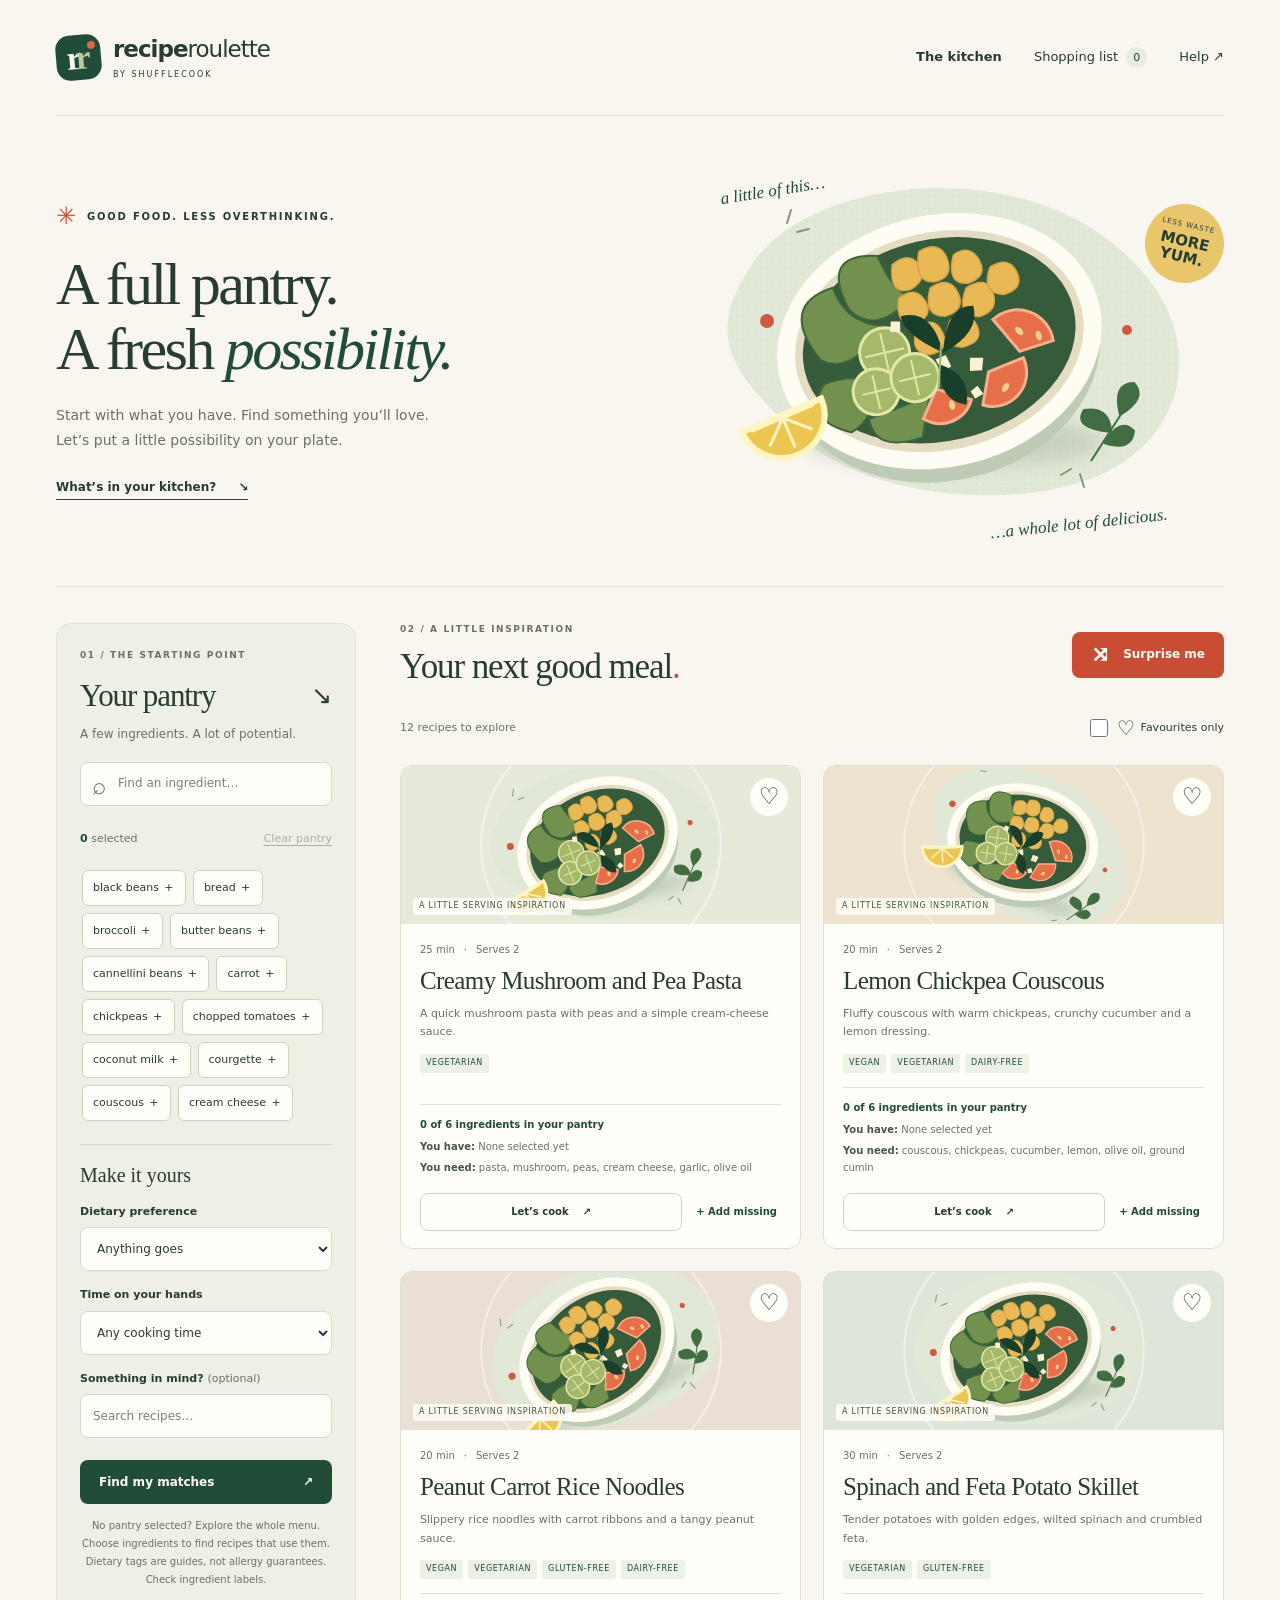
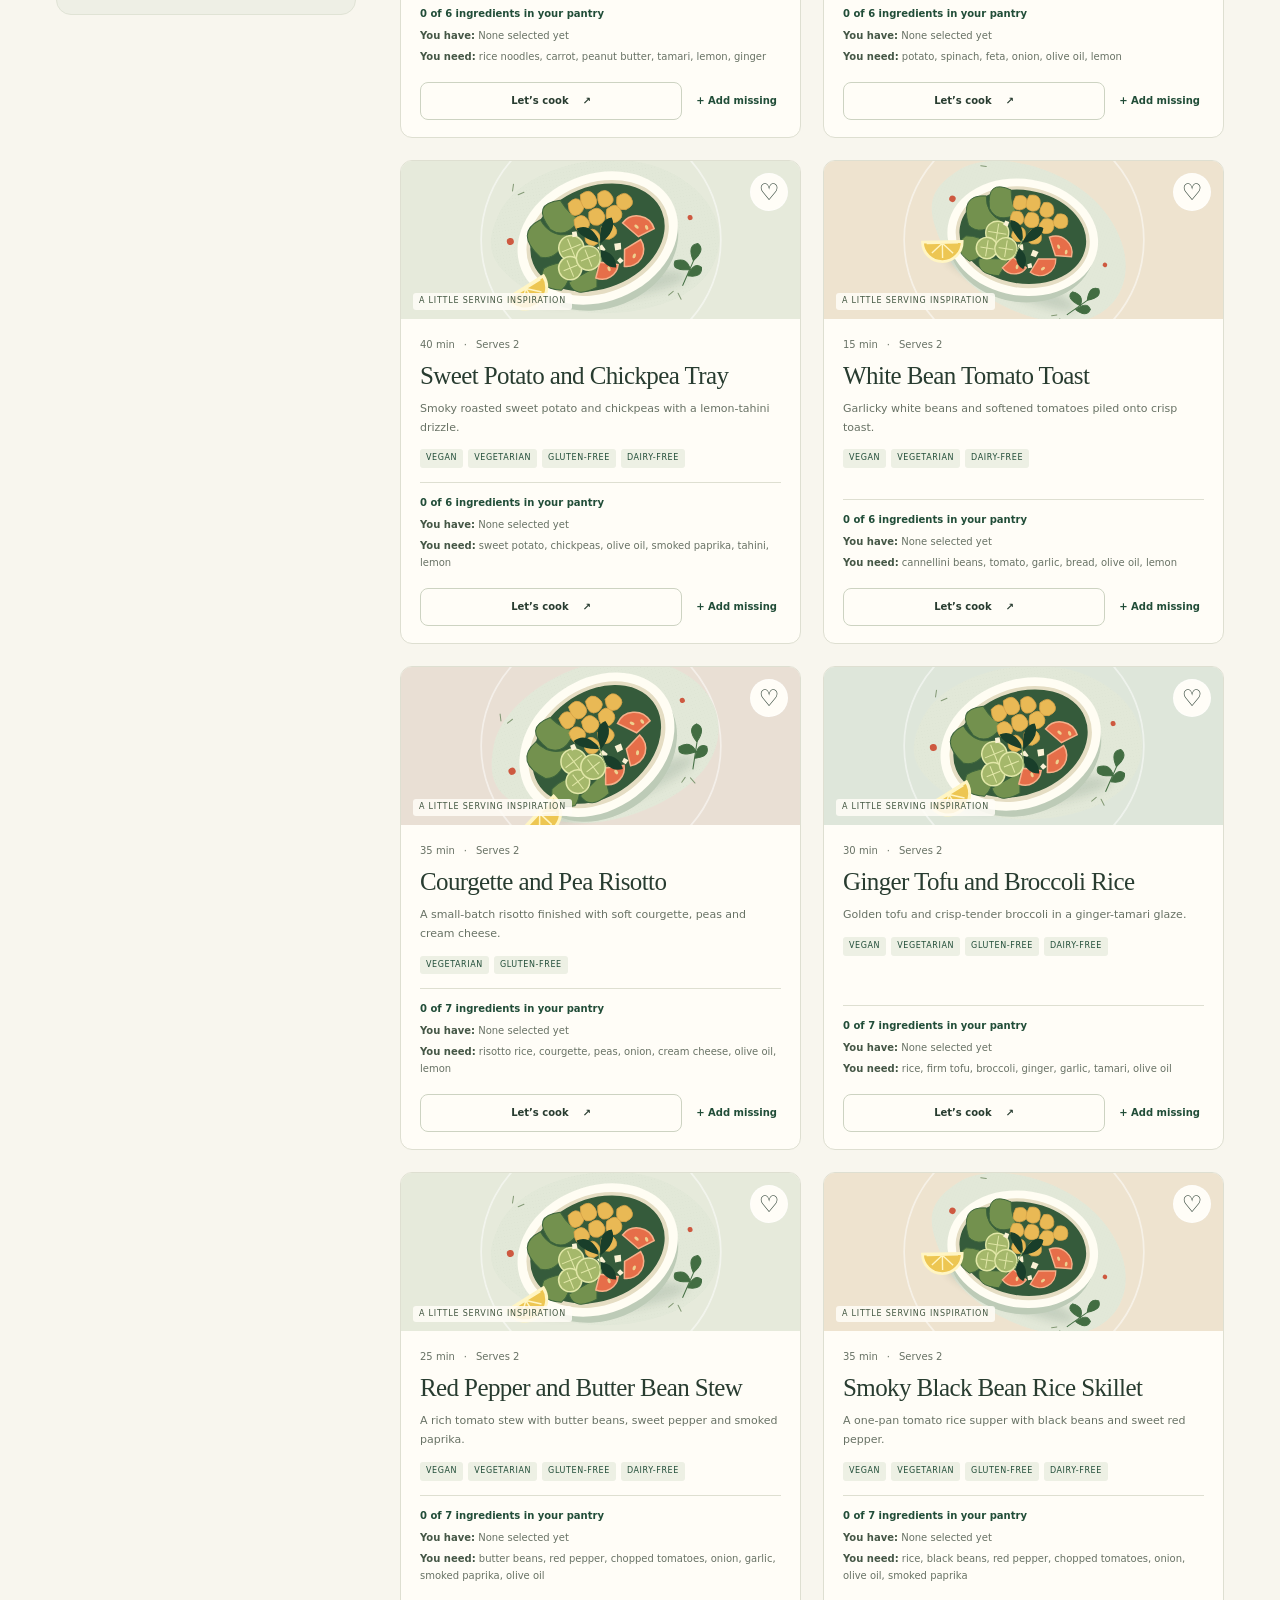
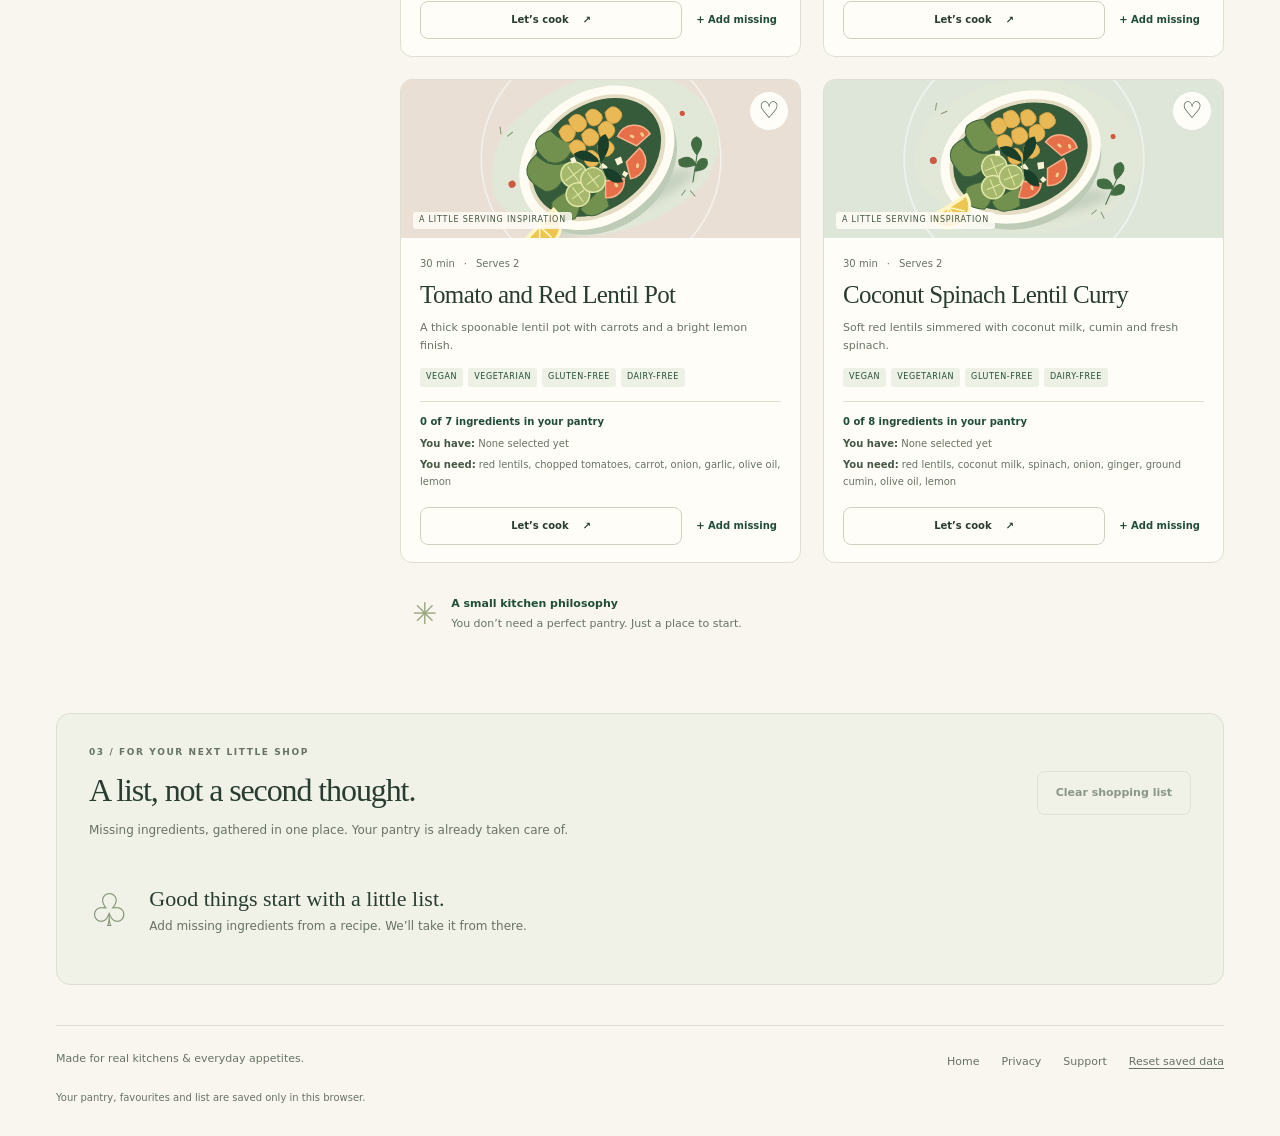
==== app/index.html @ 320da473 "Add Recipe Roulette web kitchen with pantry matching and saved shopping" ====
<!doctype html>
<html lang="en">
<head>
  <meta charset="utf-8">
  <meta name="viewport" content="width=device-width, initial-scale=1">
  <meta name="theme-color" content="#214d38">
  <meta name="description" content="A little inspiration for what you already have. Find recipes, shuffle your dinner plans, and save a shopping list with Recipe Roulette.">
  <title>Recipe Roulette by ShuffleCook — A fresh spin on dinner</title>
  <link rel="stylesheet" href="../assets/app.css">
  <script type="module" src="../assets/app.js"></script>
</head>
<body>
  <a class="skip-link" href="#pantry">Skip to your pantry</a>
  <header class="site-header page-width">
    <a class="brand" href="../" aria-label="ShuffleCook home">
      <span class="brand-mark" aria-hidden="true">r<span>r</span><i></i></span>
      <span>recipe<span class="brand-light">roulette</span><small>BY SHUFFLECOOK</small></span>
    </a>
    <nav aria-label="Main navigation">
      <a class="nav-active" href="#pantry">The kitchen</a>
      <a href="#shopping"><span class="desktop-label">Shopping </span>list <span id="shopping-badge" class="nav-count">0</span></a>
      <a href="../support/">Help <span aria-hidden="true">↗</span></a>
    </nav>
  </header>

  <main class="page-width">
    <section class="hero" aria-labelledby="hero-title">
      <div class="hero-copy">
        <p class="eyebrow"><span class="tiny-star" aria-hidden="true">✳</span> GOOD FOOD. LESS OVERTHINKING.</p>
        <h1 id="hero-title">A full pantry.<br>A fresh <em>possibility.</em></h1>
        <p class="hero-description">Start with what you have. Find something you’ll love.<br class="desktop-label"> Let’s put a little possibility on your plate.</p>
        <a class="hero-link" href="#pantry">What’s in your kitchen? <span aria-hidden="true">↘</span></a>
      </div>
      <div class="hero-art">
        <span class="art-caption caption-top">a little of this…</span>
        <img src="../assets/food-art.svg" alt="An illustrated bowl of colourful vegetables, chickpeas and greens, with a lemon and fresh herbs." width="560" height="380">
        <span class="art-caption caption-bottom">…a whole lot of delicious.</span>
        <span class="art-stamp" aria-hidden="true">LESS WASTE<br><b>MORE<br>YUM.</b></span>
      </div>
    </section>

    <div id="storage-warning" class="notice notice-warning" role="status" hidden></div>
    <p id="app-status" class="sr-only" role="status" aria-live="polite"></p>

    <div class="kitchen-layout">
      <aside class="pantry-panel" id="pantry" aria-labelledby="pantry-title">
        <div class="section-kicker">01 / THE STARTING POINT</div>
        <div class="panel-heading"><h2 id="pantry-title">Your pantry</h2><span class="small-icon" aria-hidden="true">↘</span></div>
        <p class="muted">A few ingredients. A lot of potential.</p>
        <label class="sr-only" for="ingredient-search">Search pantry ingredients</label>
        <div class="search-field"><span aria-hidden="true">⌕</span><input id="ingredient-search" type="search" placeholder="Find an ingredient…" autocomplete="off" data-testid="ingredient-search"></div>
        <div class="selection-summary"><span><strong id="pantry-count">0</strong> selected</span><button id="clear-pantry" class="text-button" type="button">Clear pantry</button></div>
        <div id="ingredient-chips" class="ingredient-chips" aria-label="Pantry ingredients"></div>
        <p id="ingredient-empty" class="small muted" hidden>No ingredients found. Try another name.</p>
        <div class="filter-divider"></div>
        <h3 class="filter-title">Make it yours</h3>
        <label for="diet-filter">Dietary preference</label>
        <select id="diet-filter" data-testid="diet-filter">
          <option value="all">Anything goes</option>
          <option value="vegan">Vegan</option>
          <option value="vegetarian">Vegetarian</option>
          <option value="gluten-free">Gluten-free</option>
          <option value="dairy-free">Dairy-free</option>
        </select>
        <label for="time-filter">Time on your hands</label>
        <select id="time-filter" data-testid="time-filter">
          <option value="0">Any cooking time</option>
          <option value="15">15 minutes or less</option>
          <option value="30">30 minutes or less</option>
          <option value="45">45 minutes or less</option>
          <option value="60">60 minutes or less</option>
        </select>
        <label for="recipe-search">Something in mind? <span class="optional">(optional)</span></label>
        <input id="recipe-search" type="search" placeholder="Search recipes…" data-testid="recipe-search">
        <button id="find-matches" class="button button-green full-width" type="button">Find my matches <span aria-hidden="true">↗</span></button>
        <p class="pantry-note">No pantry selected? Explore the whole menu.<br>Choose ingredients to find recipes that use them.<br>Dietary tags are guides, not allergy guarantees. Check ingredient labels.</p>
      </aside>

      <section id="recipes" class="recipes-section" aria-labelledby="recipes-title">
        <div class="results-heading">
          <div><div class="section-kicker">02 / A LITTLE INSPIRATION</div><h2 id="recipes-title">Your next good meal<span class="tomato-dot">.</span></h2></div>
          <button id="shuffle" class="button button-tomato" type="button"><span aria-hidden="true">⤨</span> Surprise me</button>
        </div>
        <div class="results-toolbar">
          <p id="results-count" class="muted" aria-live="polite"></p>
          <label class="favourites-filter" for="favourites-only"><input id="favourites-only" type="checkbox" data-testid="favourites-only"><span aria-hidden="true">♡</span> Favourites only</label>
        </div>
        <div id="recipe-grid" class="recipe-grid" aria-label="Matching recipes"></div>
        <div id="recipe-empty" class="empty-state" hidden></div>
        <div class="kitchen-tip"><span aria-hidden="true">✳</span><p><strong>A small kitchen philosophy</strong><br>You don’t need a perfect pantry. Just a place to start.</p></div>
      </section>
    </div>

    <section id="shopping" class="shopping-section" aria-labelledby="shopping-title">
      <div class="shopping-heading"><div><div class="section-kicker">03 / FOR YOUR NEXT LITTLE SHOP</div><h2 id="shopping-title">A list, not a second thought.</h2><p class="muted">Missing ingredients, gathered in one place. Your pantry is already taken care of.</p></div><button id="clear-shopping" class="button button-outline" type="button">Clear shopping list</button></div>
      <div id="shopping-recipes" class="shopping-recipes" aria-label="Recipes in shopping list"></div>
      <div id="shopping-list" class="shopping-list"></div>
      <div id="shopping-empty" class="shopping-empty"><span aria-hidden="true">♧</span><div><h3>Good things start with a little list.</h3><p>Add missing ingredients from a recipe. We’ll take it from there.</p></div></div>
    </section>
  </main>

  <footer class="site-footer page-width">
    <p>Made for real kitchens &amp; everyday appetites.</p>
    <div><a href="../">Home</a><a href="../privacy/">Privacy</a><a href="../support/">Support</a><button id="reset-state" class="text-button" type="button">Reset saved data</button></div>
    <p class="footer-note">Your pantry, favourites and list are saved only in this browser.</p>
  </footer>

  <dialog id="recipe-dialog" aria-labelledby="dialog-title">
    <div class="dialog-top"><span class="section-kicker">LET’S MAKE SOMETHING GOOD</span><button id="close-dialog" class="icon-button" type="button" aria-label="Close recipe">×</button></div>
    <div id="dialog-content"></div>
  </dialog>
</body>
</html>
---- assets/app.css ----
:root{--cream:#f8f6ee;--paper:#fffdf7;--green:#214d38;--green-dark:#173d2b;--sage:#e7ecdf;--tomato:#c94c35;--ink:#283c30;--muted:#687265;--line:#dedfd1;--serif:Georgia,'Times New Roman',serif;--sans:system-ui,-apple-system,BlinkMacSystemFont,'Segoe UI',sans-serif}
*{box-sizing:border-box}html{scroll-behavior:smooth;scroll-padding-top:24px}body{margin:0;background:var(--cream);color:var(--ink);font:15px/1.6 var(--sans)}button,input,select{font:inherit}button,a,input,select{-webkit-tap-highlight-color:transparent}button,a{touch-action:manipulation}button{cursor:pointer}button:disabled{cursor:default;opacity:.5}a{color:inherit;text-underline-offset:4px}button:focus-visible,a:focus-visible,input:focus-visible,select:focus-visible{outline:3px solid var(--tomato);outline-offset:4px}button,input,select{border-radius:8px}input,select{min-height:44px;width:100%;border:1px solid #d5dacd;color:var(--ink);background:var(--paper);padding:10px 12px}input::placeholder{color:#7b8175}input[type=checkbox]{width:18px;min-height:18px;height:18px;accent-color:var(--green);flex-shrink:0}button{color:inherit}h1,h2,h3,p{margin:0}h1,h2,h3{font-weight:400}h2{font:36px/1.15 var(--serif);letter-spacing:-1.1px}h3{font:24px/1.2 var(--serif)}[hidden]{display:none!important}.page-width{width:min(1280px,calc(100% - 112px));margin-inline:auto}.sr-only{position:absolute;width:1px;height:1px;padding:0;margin:-1px;overflow:hidden;clip:rect(0,0,0,0);white-space:nowrap;border:0}.skip-link{position:fixed;left:16px;top:-80px;background:var(--green);color:white;padding:12px;z-index:20}.skip-link:focus{top:12px}.site-header{min-height:116px;display:flex;align-items:center;justify-content:space-between;border-bottom:1px solid var(--line);gap:20px}.brand{display:flex;align-items:center;gap:12px;text-decoration:none;font-size:23px;font-weight:750;letter-spacing:-1px;line-height:1.15}.brand-light{font-weight:400}.brand small{display:block;font:8px/1 var(--sans);letter-spacing:2px;margin-top:8px}.brand-mark{position:relative;background:var(--green);width:45px;height:45px;border-radius:14px;color:var(--cream);font:bold 34px/45px var(--serif);text-align:center;letter-spacing:-6px;padding-right:6px;transform:rotate(-5deg)}.brand-mark span{color:#baca9b}.brand-mark i{position:absolute;width:8px;height:8px;background:#d76a48;top:7px;right:5px;border-radius:50%}nav{display:flex;gap:32px;align-items:center}nav a{font-size:13px;text-decoration:none}nav .nav-active{font-weight:650}nav a:hover{text-decoration:underline}.nav-count{display:inline-flex;align-items:center;justify-content:center;min-width:21px;height:21px;background:var(--sage);border-radius:50%;font-size:11px;margin-left:4px}.hero{display:grid;grid-template-columns:1fr 1fr;align-items:center;min-height:430px;padding:42px 0 48px;gap:20px}.eyebrow,.section-kicker{font-size:10px;letter-spacing:1.8px;font-weight:650;line-height:1.5}.eyebrow{display:flex;align-items:center;gap:9px;margin-bottom:18px}.tiny-star{color:var(--tomato);font-size:24px}.hero h1{font:clamp(44px,4.7vw,68px)/1.07 var(--serif);letter-spacing:-2.7px}.hero h1 em{font-weight:400;color:var(--green)}.hero-description{font-size:14px;line-height:1.8;color:var(--muted);margin:22px 0 20px}.hero-link{font-size:12px;font-weight:650;text-decoration:none;border-bottom:1px solid var(--green);padding-bottom:5px}.hero-link span{margin-left:18px}.hero-art{position:relative;max-width:560px;width:100%;justify-self:end}.hero-art img{width:100%;height:auto;display:block}.art-caption{position:absolute;font:italic 17px var(--serif);color:var(--green);transform:rotate(-9deg)}.caption-top{top:6%;left:10%}.caption-bottom{bottom:1%;right:10%;transform:rotate(-6deg)}.art-stamp{position:absolute;right:0;top:12%;width:79px;height:79px;display:flex;flex-direction:column;justify-content:center;text-align:center;border-radius:50%;background:#e8c66c;font-size:7px;letter-spacing:1px;transform:rotate(13deg);line-height:1.4}.art-stamp b{font:700 15px/1.05 var(--sans);letter-spacing:0;margin-top:3px}.kitchen-layout{display:grid;grid-template-columns:300px minmax(0,1fr);gap:44px;align-items:start;border-top:1px solid var(--line);padding-top:36px}.pantry-panel{background:#eeefe5;border:1px solid #e0e3d5;border-radius:15px;padding:25px 23px}.section-kicker{color:var(--muted);margin-bottom:13px;font-size:9px;letter-spacing:1.6px}.panel-heading{display:flex;justify-content:space-between;align-items:center}.panel-heading h2{font-size:31px}.small-icon{font-size:25px}.muted{color:var(--muted)}.pantry-panel>.muted{font-size:12px;margin:9px 0 18px}.search-field{position:relative}.search-field>span{position:absolute;top:5px;left:12px;font-size:24px;color:var(--muted)}.search-field input{padding-left:37px;font-size:12px}.selection-summary{display:flex;justify-content:space-between;align-items:center;font-size:11px;margin:17px 0 12px;color:var(--muted)}.selection-summary strong{font-weight:600;color:var(--green)}.text-button{background:none;border:0;padding:4px 0;text-decoration:underline;text-underline-offset:3px;font-size:11px;min-height:32px}.ingredient-chips{display:flex;flex-wrap:wrap;gap:7px;max-height:254px;overflow-y:auto;padding:3px 4px 5px 2px;scrollbar-width:thin}.ingredient-chip{border:1px solid #cdd3c2;background:var(--paper);border-radius:6px;padding:7px 10px;font-size:11px;min-height:36px;transition:background .15s,color .15s}.ingredient-chip[aria-pressed=true]{background:var(--green);color:#fff;border-color:var(--green)}.ingredient-chip .chip-check{display:inline-block;width:12px;margin-left:4px}.ingredient-chip:hover{border-color:var(--green)}.filter-divider{border-top:1px solid #d7ddcb;margin:23px 0 19px}.filter-title{font:20px var(--serif);margin-bottom:16px}.pantry-panel>label{display:block;font-size:11px;font-weight:650;margin:15px 0 7px}.optional{font-weight:400;color:var(--muted)}.pantry-panel>select,.pantry-panel>input{font-size:12px}.button{display:inline-flex;align-items:center;justify-content:center;gap:14px;min-height:44px;padding:11px 18px;border:1px solid transparent;font-size:12px;font-weight:600;text-decoration:none;transition:background .15s,transform .15s}.button:not(:disabled):hover{transform:translateY(-1px)}.button-green{background:var(--green);color:#fffdf5}.button-green:not(:disabled):hover{background:var(--green-dark)}.button-tomato{background:var(--tomato);color:#fffdf5}.button-tomato:not(:disabled):hover{background:#b5422d}.button-outline{background:transparent;border-color:#cdd3c2}.button-outline:not(:disabled):hover{background:var(--sage)}.full-width{width:100%;margin-top:22px;justify-content:space-between}.pantry-note{color:var(--muted);font-size:10px;line-height:1.8;margin-top:13px;text-align:center}.results-heading{display:flex;justify-content:space-between;align-items:center;gap:18px}.results-heading h2{font-size:35px}.results-heading .section-kicker{margin-bottom:10px}.tomato-dot{color:var(--tomato)}.results-heading .button{flex-shrink:0}.results-heading .button span{font-size:22px;line-height:1}.results-toolbar{display:flex;justify-content:space-between;align-items:center;gap:12px;margin:23px 0 19px;font-size:11px}.favourites-filter{display:flex;align-items:center;gap:6px;cursor:pointer;white-space:nowrap;min-height:36px}.favourites-filter>span{font-size:20px;line-height:1}.recipe-grid{display:grid;grid-template-columns:repeat(2,minmax(0,1fr));gap:22px}.recipe-card{border:1px solid var(--line);border-radius:12px;overflow:hidden;background:var(--paper);display:flex;flex-direction:column;position:relative}.recipe-card.is-pick{outline:3px solid var(--tomato);outline-offset:4px}.card-art{height:158px;position:relative;display:grid;place-items:center;overflow:hidden;background:#e6eadb}.card-art::before{content:"";position:absolute;width:140px;height:140px;border:1px solid #ffffff80;border-radius:50%;transform:scale(1.7)}.card-art img{width:235px;max-width:95%;height:160px;object-fit:contain;transform:rotate(-9deg) scale(1.2)}.recipe-card:nth-child(4n+2) .card-art{background:#eee3cf}.recipe-card:nth-child(4n+2) .card-art img{transform:rotate(22deg) scale(1.1)}.recipe-card:nth-child(4n+3) .card-art{background:#e9dfd4}.recipe-card:nth-child(4n+3) .card-art img{transform:rotate(-24deg) scale(1.22)}.recipe-card:nth-child(4n+4) .card-art{background:#dee6da}.favourite-button{position:absolute;top:12px;right:12px;background:var(--paper);border:1px solid #ffffff80;width:38px;height:38px;border-radius:50%;display:grid;place-items:center;font-size:23px;z-index:1;line-height:1}.favourite-button[aria-pressed=true]{color:var(--tomato)}.illustration-label{position:absolute;bottom:9px;left:12px;font-size:8px;letter-spacing:.8px;color:#425640;background:#fffdf7d9;padding:2px 6px;border-radius:3px}.pick-label{position:absolute;top:12px;left:12px;background:var(--tomato);color:white;border-radius:4px;font-size:9px;padding:4px 7px;font-weight:650}.card-body{padding:18px 19px 16px;display:flex;flex-direction:column;flex:1}.recipe-meta{font-size:10px;color:var(--muted);display:flex;gap:9px;flex-wrap:wrap;margin-bottom:8px}.recipe-card h3{font-size:25px;letter-spacing:-.6px}.recipe-description{font-size:11px;color:var(--muted);margin:9px 0 12px;line-height:1.7}.recipe-tags{display:flex;flex-wrap:wrap;gap:5px;margin-bottom:14px}.recipe-tag{font-size:8px;text-transform:uppercase;letter-spacing:.6px;padding:3px 6px;background:#edf0e4;color:var(--green);border-radius:3px}.pantry-match{border-top:1px solid var(--line);padding-top:12px;margin-top:auto}.match-label{color:var(--green);font-size:10px;font-weight:700;margin-bottom:5px}.ingredients-preview{font-size:10px;line-height:1.7;color:var(--muted);overflow-wrap:anywhere}.ingredients-preview strong{font-weight:600;color:#455746}.ingredients-preview+.ingredients-preview{margin-top:4px}.card-actions{display:grid;grid-template-columns:1fr auto;align-items:center;gap:10px;margin-top:16px}.card-actions .button{padding:8px 12px;min-height:38px;font-size:10px}.add-shopping{border:0;background:transparent;color:var(--green);font-size:10px;font-weight:650;min-height:40px;padding:4px}.add-shopping:disabled{opacity:.7}.kitchen-tip{display:flex;gap:14px;align-items:center;padding:24px 12px;color:var(--muted);font-size:11px;line-height:1.8}.kitchen-tip>span{font-size:30px;color:#9da984}.kitchen-tip strong{font-weight:600;color:var(--green)}.empty-state{border:1px dashed #cbd4c1;border-radius:12px;text-align:center;padding:60px 24px;color:var(--muted)}.empty-state h3{color:var(--green);font-size:29px;margin:12px 0}.empty-state p{font-size:13px;max-width:360px;margin:auto}.empty-state .button{margin-top:20px}.empty-icon{font:48px var(--serif);color:var(--tomato)}.shopping-section{margin:48px 0 40px;padding:32px;border:1px solid var(--line);border-radius:14px;background:#f0f1e7}.shopping-heading{display:flex;align-items:center;justify-content:space-between;gap:24px}.shopping-heading h2{font-size:32px}.shopping-heading .muted{font-size:12px;margin-top:12px}.shopping-heading>.button{flex-shrink:0;font-size:11px}.shopping-empty{display:flex;gap:20px;align-items:center;padding:35px 0 5px}.shopping-empty>span{font-size:45px;color:#829272}.shopping-empty h3{font-size:22px}.shopping-empty p{font-size:12px;color:var(--muted);margin-top:5px}.shopping-recipes{display:flex;gap:8px;flex-wrap:wrap;margin-top:20px}.shopping-recipes:empty{margin:0}.shopping-recipe{font-size:11px;display:inline-flex;align-items:center;gap:9px;border:1px solid #cdd3c2;border-radius:6px;background:var(--paper);padding:4px 5px 4px 12px}.shopping-recipe button{font-size:19px;border:0;background:transparent;min-width:32px;min-height:32px;line-height:1}.shopping-list{display:grid;grid-template-columns:repeat(2,minmax(0,1fr));gap:0 28px;margin-top:15px}.shopping-list:empty{margin:0}.shopping-item{display:flex;align-items:flex-start;gap:12px;cursor:pointer;border-bottom:1px solid #d7ddcf;padding:15px 0;overflow-wrap:anywhere;min-width:0}.shopping-item input{margin-top:4px}.shopping-item span{min-width:0}.shopping-item strong{display:block;font-size:13px;font-weight:600}.shopping-item small{display:block;color:var(--muted);font-size:10px;line-height:1.7}.shopping-item:has(input:checked) strong{text-decoration:line-through;color:var(--muted)}.site-footer{padding:24px 0 30px;border-top:1px solid var(--line);display:flex;justify-content:space-between;gap:16px;flex-wrap:wrap;color:var(--muted);font-size:11px}.site-footer>div{display:flex;align-items:center;gap:22px}.site-footer a{text-decoration:none}.site-footer a:hover{text-decoration:underline}.site-footer .text-button{color:var(--muted);min-height:24px;padding:0}.footer-note{width:100%;font-size:10px}.notice{padding:14px 18px;border-radius:8px;margin-bottom:25px;font-size:12px}.notice-warning{background:#fff0d3;border:1px solid #dfbf7b;color:#75501a}dialog{border:0;border-radius:17px;width:min(760px,calc(100% - 32px));max-height:calc(100dvh - 48px);background:var(--paper);color:var(--ink);padding:30px;box-shadow:0 24px 100px #14271e40}dialog::backdrop{background:#14271e9e;backdrop-filter:blur(4px)}body:has(dialog[open]){overflow:hidden}.dialog-top{display:flex;justify-content:space-between;align-items:center;gap:15px;margin-bottom:18px}.dialog-top .section-kicker{margin:0}.icon-button{width:44px;height:44px;font-size:28px;background:var(--sage);border:0;border-radius:50%;line-height:1}#dialog-title{font:40px/1.1 var(--serif);letter-spacing:-1px;padding-right:20px}.dialog-description{color:var(--muted);font-size:14px;margin:15px 0}.dialog-meta{display:flex;gap:18px;flex-wrap:wrap;font-size:12px;color:var(--green);padding:14px 0;border-block:1px solid var(--line);margin:20px 0}.dialog-columns{display:grid;grid-template-columns:1fr 1.4fr;gap:32px}.dialog-columns h3{margin:4px 0 15px;font-size:25px}.dialog-ingredients{list-style:none;padding:0;margin:0}.dialog-ingredients li{padding:8px 0;border-bottom:1px solid var(--line);font-size:12px}.ingredient-quantity{display:block;font-size:11px;color:var(--muted)}.ingredient-availability{font-size:10px;color:var(--green)}.ingredient-availability.missing{color:var(--tomato)}.dialog-steps{padding-left:23px;margin:0}.dialog-steps li{font-size:13px;padding:0 0 16px 7px;line-height:1.8}.dialog-steps li::marker{font-weight:700;color:var(--green)}.dialog-bottom{display:flex;gap:10px;flex-wrap:wrap;border-top:1px solid var(--line);padding-top:20px;margin-top:20px}.small{font-size:12px}
@media(min-width:1450px){.hero{min-height:455px}.hero h1{font-size:70px}}
@media(max-width:1100px){.page-width{width:calc(100% - 64px)}.kitchen-layout{grid-template-columns:265px minmax(0,1fr);gap:27px}.pantry-panel{padding:22px 18px}.results-heading{align-items:flex-start}.results-heading h2{font-size:30px}.results-heading .button{gap:7px;padding:10px;font-size:11px}.card-body{padding:16px 14px}.card-actions{grid-template-columns:1fr}.card-actions .add-shopping{min-height:30px}.hero h1{font-size:56px}.hero-description{font-size:13px}.card-art{height:140px}}
@media(max-width:800px){.page-width{width:calc(100% - 40px)}.site-header{min-height:90px}nav{gap:17px}.brand{font-size:20px}.brand-mark{width:39px;height:39px;font-size:30px;line-height:39px}.brand small{font-size:6px}.hero{min-height:350px;padding:30px 0;gap:0;grid-template-columns:1.1fr 1fr}.hero h1{font-size:44px;letter-spacing:-2px}.eyebrow{font-size:8px;letter-spacing:1px}.hero-description{font-size:12px}.art-caption{font-size:13px}.art-stamp{width:60px;height:60px;font-size:6px}.art-stamp b{font-size:12px}.kitchen-layout{grid-template-columns:235px minmax(0,1fr);gap:22px}.recipe-grid{grid-template-columns:1fr}.results-heading{flex-direction:column;gap:15px}.results-heading .button{align-self:stretch}.results-toolbar{align-items:flex-start;flex-direction:column;gap:5px;margin:15px 0}.card-actions{grid-template-columns:1fr auto}.card-art{height:155px}.shopping-heading{align-items:flex-start}.shopping-heading h2{font-size:28px}.site-footer{gap:12px}.site-footer>div{gap:16px}}
@media(max-width:580px){.page-width{width:calc(100% - 32px)}.site-header{min-height:84px;gap:12px}.brand{font-size:17px;gap:7px;letter-spacing:-.7px}.brand-mark{width:34px;height:34px;font-size:26px;line-height:34px;border-radius:10px}.brand-mark i{width:6px;height:6px}.brand small{letter-spacing:1.3px;font-size:5.7px;margin-top:6px}nav{gap:14px}nav a{font-size:11px}nav .nav-active{display:none}.desktop-label{display:none}.hero{grid-template-columns:1fr;padding:30px 0 27px;position:relative;overflow:hidden;gap:8px}.hero-copy{position:relative;z-index:1}.hero h1{font-size:50px;letter-spacing:-2px}.eyebrow{font-size:8px;margin-bottom:15px}.hero-description{font-size:13px;max-width:300px;margin:18px 0}.hero-art{width:90%;max-width:370px;margin-top:-3px;align-self:center;justify-self:center}.hero-art img{margin-block:-12px}.caption-top{top:5%;left:3%}.caption-bottom{right:4%;bottom:0}.art-stamp{right:0;top:5%;width:66px;height:66px}.hero-link{font-size:11px}.kitchen-layout{grid-template-columns:1fr;gap:32px;padding-top:24px}.pantry-panel{padding:23px}.pantry-panel>.muted{font-size:13px}.ingredient-chips{max-height:194px;gap:8px}.ingredient-chip{min-height:40px;font-size:12px;padding:8px 12px}.selection-summary{font-size:12px}.pantry-panel>label{font-size:12px}.pantry-panel>select,.pantry-panel>input,.search-field input{font-size:16px}.pantry-panel .button{font-size:13px}.pantry-note{font-size:11px}.results-heading{flex-direction:row;align-items:center;gap:10px}.results-heading h2{font-size:29px;max-width:200px}.results-heading .button{align-self:center;font-size:10px;padding:10px;gap:5px;white-space:nowrap}.results-heading .button span{font-size:18px}.results-heading .section-kicker{font-size:8px;letter-spacing:1px}.results-toolbar{flex-direction:row;align-items:center;font-size:11px;margin:17px 0}.favourites-filter{gap:4px}.favourites-filter>span{display:none}.recipe-grid{grid-template-columns:1fr;gap:20px}.card-art{height:175px}.card-art img{height:185px;width:290px}.card-body{padding:20px}.recipe-card h3{font-size:29px}.recipe-description{font-size:13px}.recipe-meta{font-size:11px}.recipe-tag{font-size:9px}.match-label{font-size:11px}.ingredients-preview{font-size:12px}.card-actions .button{min-height:44px;font-size:12px}.card-actions .add-shopping{font-size:11px;min-height:44px}.shopping-section{padding:24px 20px;margin-top:24px}.shopping-heading{flex-direction:column;gap:18px}.shopping-heading h2{font-size:29px}.shopping-heading .muted{font-size:12px}.shopping-heading>.button{min-height:40px}.shopping-list{grid-template-columns:1fr}.shopping-empty{gap:13px}.shopping-empty h3{font-size:22px}.shopping-empty>span{font-size:36px}.site-footer{padding-top:20px}.site-footer>div{width:100%;flex-wrap:wrap;gap:20px}.site-footer a,.site-footer .text-button{min-height:36px;display:inline-flex;align-items:center}.footer-note{line-height:1.8}dialog{padding:22px;max-height:calc(100dvh - 32px)}#dialog-title{font-size:34px}.dialog-columns{grid-template-columns:1fr;gap:24px}.dialog-steps li{font-size:14px}.dialog-ingredients li{font-size:14px}.dialog-bottom .button{flex:1 1 100%}}
@media(prefers-reduced-motion:reduce){html{scroll-behavior:auto}*,*::before,*::after{transition:none!important;animation:none!important}}
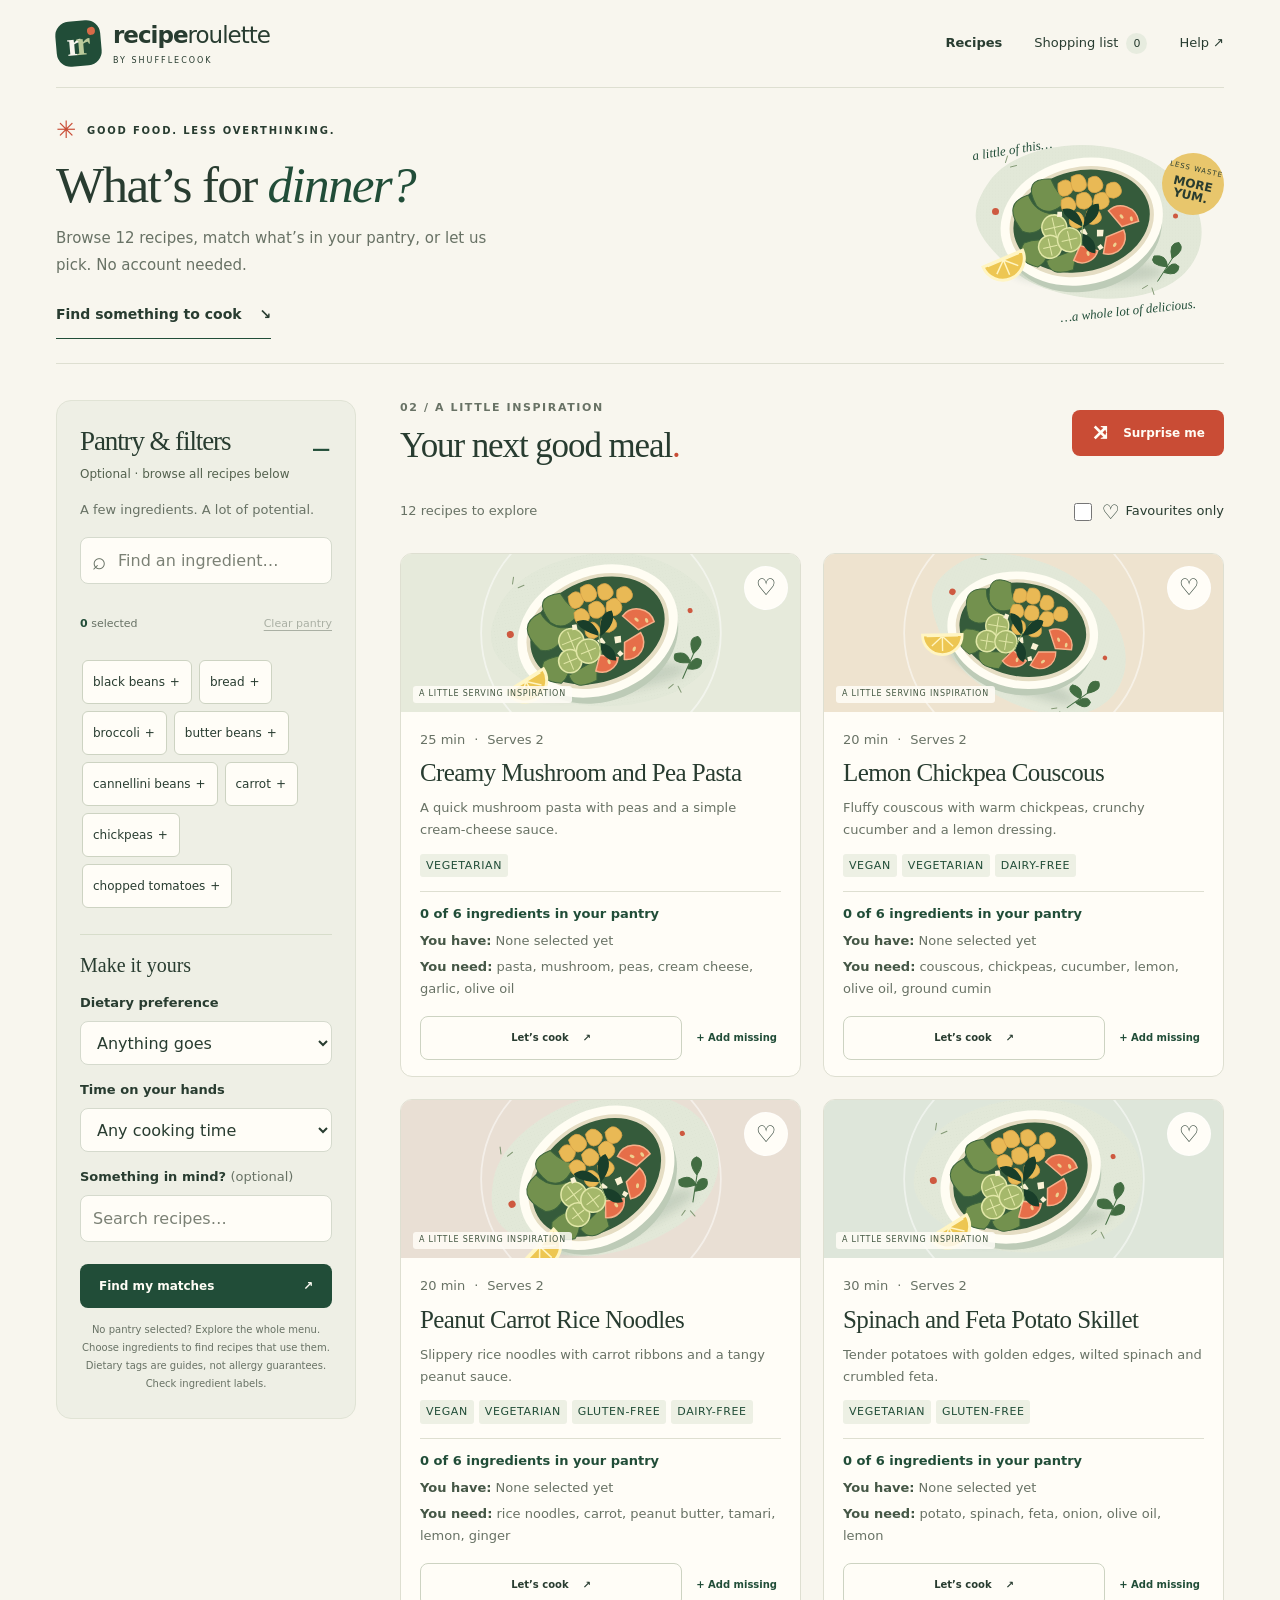
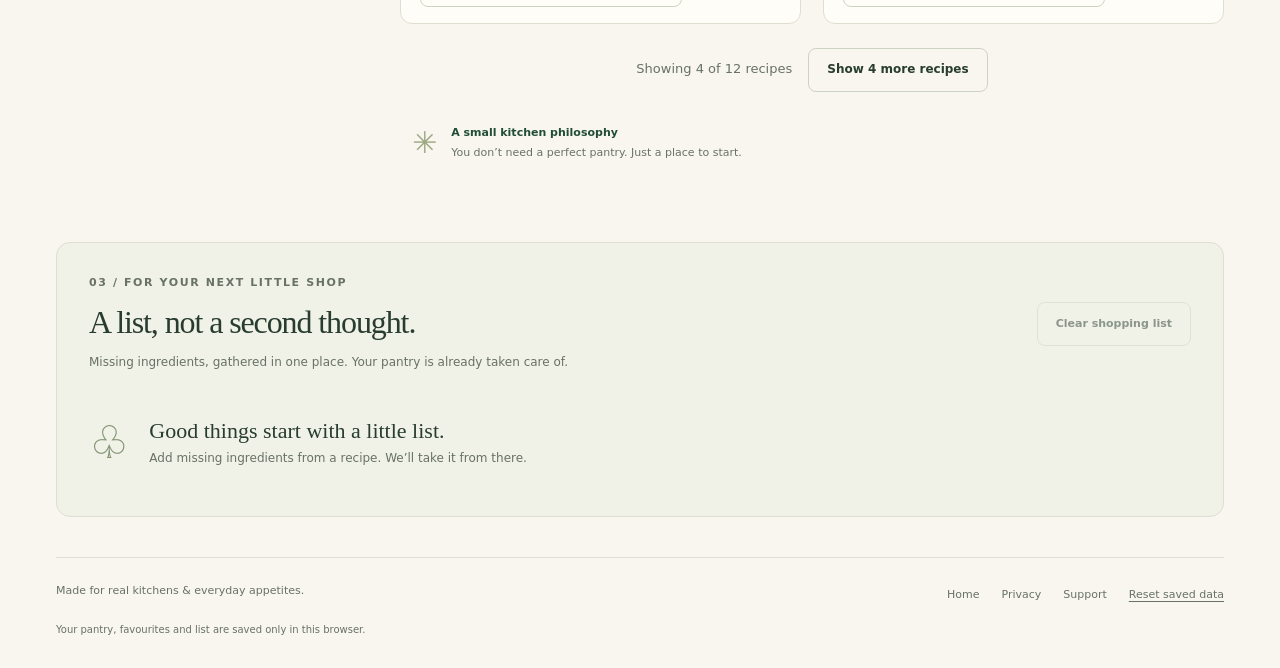
==== commit 90b5a1c3: "Put recipes first with simpler pantry controls and browsing" ====
--- a/app/index.html
+++ b/app/index.html
@@ -17,7 +17,7 @@
       <span>recipe<span class="brand-light">roulette</span><small>BY SHUFFLECOOK</small></span>
     </a>
     <nav aria-label="Main navigation">
-      <a class="nav-active" href="#pantry">The kitchen</a>
+      <a class="nav-active" href="#recipes">Recipes</a>
       <a href="#shopping"><span class="desktop-label">Shopping </span>list <span id="shopping-badge" class="nav-count">0</span></a>
       <a href="../support/">Help <span aria-hidden="true">↗</span></a>
     </nav>
@@ -27,9 +27,9 @@
     <section class="hero" aria-labelledby="hero-title">
       <div class="hero-copy">
         <p class="eyebrow"><span class="tiny-star" aria-hidden="true">✳</span> GOOD FOOD. LESS OVERTHINKING.</p>
-        <h1 id="hero-title">A full pantry.<br>A fresh <em>possibility.</em></h1>
-        <p class="hero-description">Start with what you have. Find something you’ll love.<br class="desktop-label"> Let’s put a little possibility on your plate.</p>
-        <a class="hero-link" href="#pantry">What’s in your kitchen? <span aria-hidden="true">↘</span></a>
+        <h1 id="hero-title">What’s for <em>dinner?</em></h1>
+        <p class="hero-description">Browse 12 recipes, match what’s in your pantry, or let us pick. No account needed.</p>
+        <a class="hero-link" href="#recipes">Find something to cook <span aria-hidden="true">↘</span></a>
       </div>
       <div class="hero-art">
         <span class="art-caption caption-top">a little of this…</span>
@@ -40,12 +40,12 @@
     </section>
 
     <div id="storage-warning" class="notice notice-warning" role="status" hidden></div>
-    <p id="app-status" class="sr-only" role="status" aria-live="polite"></p>
+    <p id="app-status" class="action-status" role="status" aria-live="polite"></p>
 
     <div class="kitchen-layout">
       <aside class="pantry-panel" id="pantry" aria-labelledby="pantry-title">
-        <div class="section-kicker">01 / THE STARTING POINT</div>
-        <div class="panel-heading"><h2 id="pantry-title">Your pantry</h2><span class="small-icon" aria-hidden="true">↘</span></div>
+        <details id="pantry-controls" open>
+        <summary><h2 id="pantry-title">Pantry &amp; filters</h2><span id="pantry-summary">Optional · browse all recipes below</span></summary>
         <p class="muted">A few ingredients. A lot of potential.</p>
         <label class="sr-only" for="ingredient-search">Search pantry ingredients</label>
         <div class="search-field"><span aria-hidden="true">⌕</span><input id="ingredient-search" type="search" placeholder="Find an ingredient…" autocomplete="off" data-testid="ingredient-search"></div>
@@ -74,6 +74,7 @@
         <input id="recipe-search" type="search" placeholder="Search recipes…" data-testid="recipe-search">
         <button id="find-matches" class="button button-green full-width" type="button">Find my matches <span aria-hidden="true">↗</span></button>
         <p class="pantry-note">No pantry selected? Explore the whole menu.<br>Choose ingredients to find recipes that use them.<br>Dietary tags are guides, not allergy guarantees. Check ingredient labels.</p>
+        </details>
       </aside>
 
       <section id="recipes" class="recipes-section" aria-labelledby="recipes-title">
@@ -86,6 +87,7 @@
           <label class="favourites-filter" for="favourites-only"><input id="favourites-only" type="checkbox" data-testid="favourites-only"><span aria-hidden="true">♡</span> Favourites only</label>
         </div>
         <div id="recipe-grid" class="recipe-grid" aria-label="Matching recipes"></div>
+        <div class="recipe-pagination"><p id="recipes-shown" class="muted" aria-live="polite"></p><button id="recipe-more" class="button button-outline" type="button" aria-controls="recipe-grid">Show more recipes</button></div>
         <div id="recipe-empty" class="empty-state" hidden></div>
         <div class="kitchen-tip"><span aria-hidden="true">✳</span><p><strong>A small kitchen philosophy</strong><br>You don’t need a perfect pantry. Just a place to start.</p></div>
       </section>
--- a/assets/app.css
+++ b/assets/app.css
@@ -4,4 +4,61 @@
 @media(max-width:1100px){.page-width{width:calc(100% - 64px)}.kitchen-layout{grid-template-columns:265px minmax(0,1fr);gap:27px}.pantry-panel{padding:22px 18px}.results-heading{align-items:flex-start}.results-heading h2{font-size:30px}.results-heading .button{gap:7px;padding:10px;font-size:11px}.card-body{padding:16px 14px}.card-actions{grid-template-columns:1fr}.card-actions .add-shopping{min-height:30px}.hero h1{font-size:56px}.hero-description{font-size:13px}.card-art{height:140px}}
 @media(max-width:800px){.page-width{width:calc(100% - 40px)}.site-header{min-height:90px}nav{gap:17px}.brand{font-size:20px}.brand-mark{width:39px;height:39px;font-size:30px;line-height:39px}.brand small{font-size:6px}.hero{min-height:350px;padding:30px 0;gap:0;grid-template-columns:1.1fr 1fr}.hero h1{font-size:44px;letter-spacing:-2px}.eyebrow{font-size:8px;letter-spacing:1px}.hero-description{font-size:12px}.art-caption{font-size:13px}.art-stamp{width:60px;height:60px;font-size:6px}.art-stamp b{font-size:12px}.kitchen-layout{grid-template-columns:235px minmax(0,1fr);gap:22px}.recipe-grid{grid-template-columns:1fr}.results-heading{flex-direction:column;gap:15px}.results-heading .button{align-self:stretch}.results-toolbar{align-items:flex-start;flex-direction:column;gap:5px;margin:15px 0}.card-actions{grid-template-columns:1fr auto}.card-art{height:155px}.shopping-heading{align-items:flex-start}.shopping-heading h2{font-size:28px}.site-footer{gap:12px}.site-footer>div{gap:16px}}
 @media(max-width:580px){.page-width{width:calc(100% - 32px)}.site-header{min-height:84px;gap:12px}.brand{font-size:17px;gap:7px;letter-spacing:-.7px}.brand-mark{width:34px;height:34px;font-size:26px;line-height:34px;border-radius:10px}.brand-mark i{width:6px;height:6px}.brand small{letter-spacing:1.3px;font-size:5.7px;margin-top:6px}nav{gap:14px}nav a{font-size:11px}nav .nav-active{display:none}.desktop-label{display:none}.hero{grid-template-columns:1fr;padding:30px 0 27px;position:relative;overflow:hidden;gap:8px}.hero-copy{position:relative;z-index:1}.hero h1{font-size:50px;letter-spacing:-2px}.eyebrow{font-size:8px;margin-bottom:15px}.hero-description{font-size:13px;max-width:300px;margin:18px 0}.hero-art{width:90%;max-width:370px;margin-top:-3px;align-self:center;justify-self:center}.hero-art img{margin-block:-12px}.caption-top{top:5%;left:3%}.caption-bottom{right:4%;bottom:0}.art-stamp{right:0;top:5%;width:66px;height:66px}.hero-link{font-size:11px}.kitchen-layout{grid-template-columns:1fr;gap:32px;padding-top:24px}.pantry-panel{padding:23px}.pantry-panel>.muted{font-size:13px}.ingredient-chips{max-height:194px;gap:8px}.ingredient-chip{min-height:40px;font-size:12px;padding:8px 12px}.selection-summary{font-size:12px}.pantry-panel>label{font-size:12px}.pantry-panel>select,.pantry-panel>input,.search-field input{font-size:16px}.pantry-panel .button{font-size:13px}.pantry-note{font-size:11px}.results-heading{flex-direction:row;align-items:center;gap:10px}.results-heading h2{font-size:29px;max-width:200px}.results-heading .button{align-self:center;font-size:10px;padding:10px;gap:5px;white-space:nowrap}.results-heading .button span{font-size:18px}.results-heading .section-kicker{font-size:8px;letter-spacing:1px}.results-toolbar{flex-direction:row;align-items:center;font-size:11px;margin:17px 0}.favourites-filter{gap:4px}.favourites-filter>span{display:none}.recipe-grid{grid-template-columns:1fr;gap:20px}.card-art{height:175px}.card-art img{height:185px;width:290px}.card-body{padding:20px}.recipe-card h3{font-size:29px}.recipe-description{font-size:13px}.recipe-meta{font-size:11px}.recipe-tag{font-size:9px}.match-label{font-size:11px}.ingredients-preview{font-size:12px}.card-actions .button{min-height:44px;font-size:12px}.card-actions .add-shopping{font-size:11px;min-height:44px}.shopping-section{padding:24px 20px;margin-top:24px}.shopping-heading{flex-direction:column;gap:18px}.shopping-heading h2{font-size:29px}.shopping-heading .muted{font-size:12px}.shopping-heading>.button{min-height:40px}.shopping-list{grid-template-columns:1fr}.shopping-empty{gap:13px}.shopping-empty h3{font-size:22px}.shopping-empty>span{font-size:36px}.site-footer{padding-top:20px}.site-footer>div{width:100%;flex-wrap:wrap;gap:20px}.site-footer a,.site-footer .text-button{min-height:36px;display:inline-flex;align-items:center}.footer-note{line-height:1.8}dialog{padding:22px;max-height:calc(100dvh - 32px)}#dialog-title{font-size:34px}.dialog-columns{grid-template-columns:1fr;gap:24px}.dialog-steps li{font-size:14px}.dialog-ingredients li{font-size:14px}.dialog-bottom .button{flex:1 1 100%}}
+.site-header{min-height:88px}
+nav a{min-height:44px;display:inline-flex;align-items:center;gap:4px}
+.hero{min-height:0;padding:24px 0;grid-template-columns:1.6fr 1fr}
+.hero h1{font-size:clamp(36px,4vw,54px);letter-spacing:-1.7px}
+.hero-description{max-width:470px;margin:12px 0 16px;font-size:15px}
+.hero .eyebrow{margin-bottom:10px}
+.hero-art{max-width:280px}
+.art-caption{font-size:13px}
+.art-stamp{width:62px;height:62px}
+.art-stamp b{font-size:12px}
+.hero-link{display:inline-flex;align-items:center;min-height:44px;font-size:14px}
+.pantry-panel summary{cursor:pointer;list-style:none;padding-right:24px;position:relative;min-height:48px}
+.pantry-panel summary::-webkit-details-marker{display:none}
+.pantry-panel summary::after{content:'+';position:absolute;right:0;top:3px;font-size:26px;color:var(--green)}
+.pantry-panel details[open] summary::after{content:'−'}
+.pantry-panel summary h2{font-size:27px}
+#pantry-summary{display:block;font-size:12px;line-height:1.6;color:#53614e;margin-top:8px}
+.pantry-panel details>.muted{font-size:13px;margin:16px 0}
+.pantry-panel details>label{display:block;font-size:13px;font-weight:650;margin:15px 0 7px}
+.pantry-panel details>select,.pantry-panel details>input,.search-field input{font-size:16px}
+.action-status:not(:empty){border-left:3px solid var(--green);background:#e8efdf;border-radius:4px;padding:12px 16px;margin-bottom:20px;font-size:14px;color:#294c35}
+.recipe-pagination{display:flex;align-items:center;justify-content:center;flex-wrap:wrap;gap:16px;margin-top:24px;font-size:13px}
+.recipe-meta,.match-label,.ingredients-preview,.recipe-description{font-size:13px}
+.recipe-tag,.section-kicker{font-size:11px}
+.ingredient-chip,.text-button,.favourite-button,.card-actions .button,.add-shopping,.shopping-recipe button,.favourites-filter{min-height:44px}
+.favourite-button,.shopping-recipe button{min-width:44px}
+.favourite-button{height:44px}
+.ingredient-chip{font-size:12px}
+.results-toolbar{font-size:13px}
+.recipe-description{line-height:1.7}
+@media(max-width:580px){
+  .site-header{flex-wrap:wrap;gap:0;padding:12px 0 4px;min-height:100px}
+  nav{width:100%;justify-content:space-between;gap:12px}
+  nav .nav-active{display:inline-flex}
+  nav a{font-size:13px}
+  .desktop-label{display:inline}
+  .hero{padding:20px 0;display:block}
+  .hero h1{font-size:36px}
+  .hero .eyebrow{font-size:10px}
+  .hero-description{font-size:14px;margin:10px 0}
+  .hero-art{display:none}
+  .kitchen-layout{gap:24px;padding-top:20px}
+  .pantry-panel{padding:18px 20px}
+  .pantry-panel summary h2{font-size:25px}
+  .pantry-panel summary{min-height:56px}
+  .results-heading h2{font-size:28px}
+  .results-heading .section-kicker{font-size:10px}
+  .results-heading .button{font-size:12px}
+  .results-toolbar{font-size:12px}
+  .card-art{height:115px}
+  .card-art img{height:140px;width:220px}
+  .recipe-card h3{font-size:27px}
+  .recipe-description,.ingredients-preview{font-size:14px}
+  .recipe-tag{font-size:11px}
+  .card-actions .add-shopping{font-size:12px}
+  .site-footer a,.site-footer .text-button{min-height:44px}
+}
 @media(prefers-reduced-motion:reduce){html{scroll-behavior:auto}*,*::before,*::after{transition:none!important;animation:none!important}}
